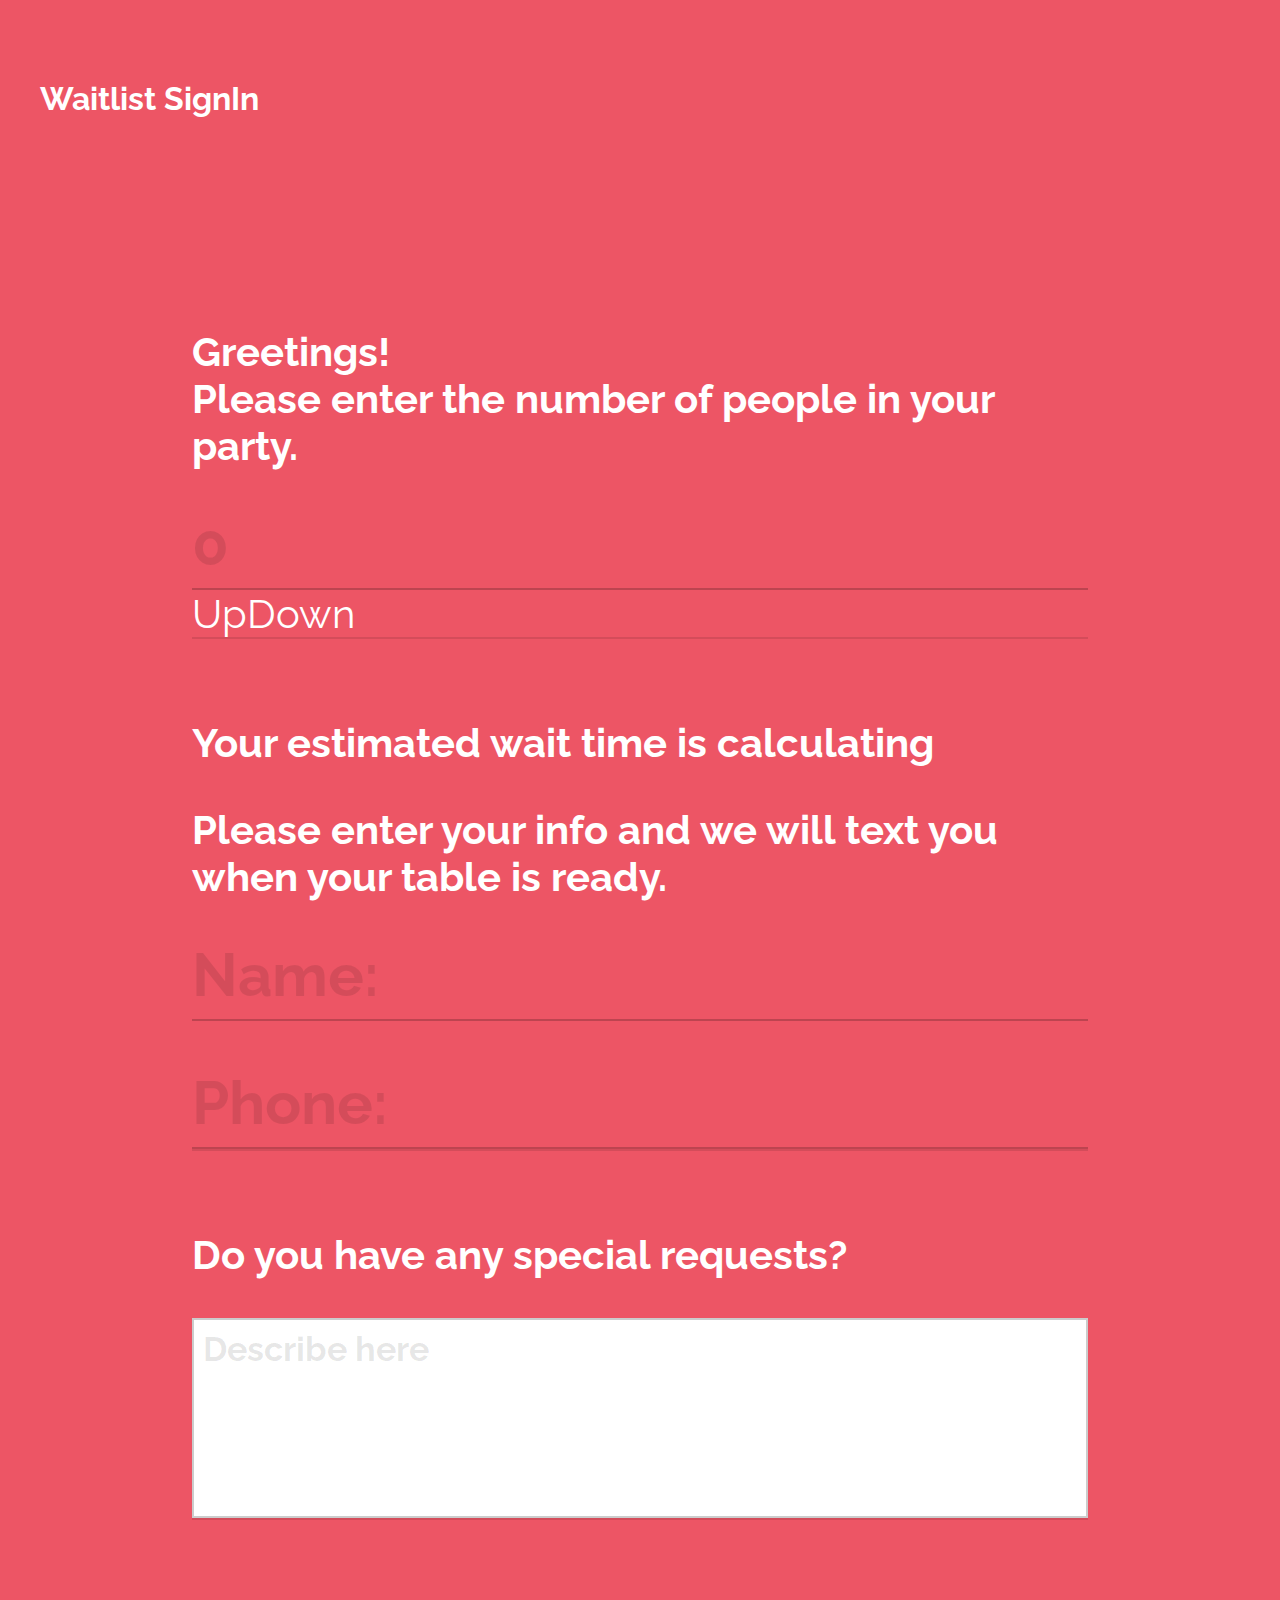
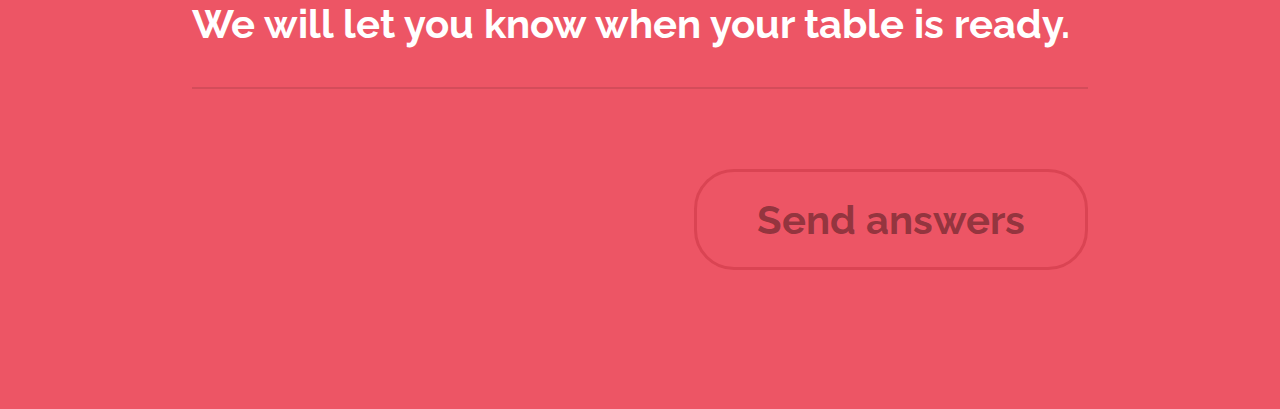
==== templates/index.html @ efd8dfd4 "small fixes" ====
<html lang="en" class="no-js">
    <head>
  <meta charset="UTF-8" />
  <meta http-equiv="X-UA-Compatible" content="IE=edge">
  <title>GreatHost</title>
  <link rel="stylesheet" type="text/css" href="../static/css/example.css">
  <!-- <link rel="stylesheet" type="text/css" href="stylesheets/component.fullscreen-form.css"> -->
  <link href='http://fonts.googleapis.com/css?family=Raleway:400,300,700' rel='stylesheet' type='text/css'>
  <script src='../static/js/example.min.js'></script>
  <script type="text/javascript" src="../static/js/site.min.js"></script>
</head>

      <body>

        <div class="container">

          <div class="fs-form-wrap" id="fs-form-wrap">
            <div class="fs-title">
              <h1>Waitlist SignIn</h1>
            </div>
            <form id="myform" class="fs-form fs-form-full" autocomplete="off">
              <ol class="fs-fields">
                <li>
                  <label class="fs-field-label fs-anim-upper" for="q1">Greetings!<br>Please enter the number of people in your party.</label>
                  <input class="fs-anim-lower" id="q1" name="q1" type="number" placeholder="0" required/>
                </li>
                <li>
                  <!-- replaced a data-info with for -->
                  <label class="fs-field-label fs-anim-upper" for="q2" for="">Your estimated wait time is 
                    <span id="wait-time-span">calculating<span class="ellipsis"></span></span>
                  </label>
                  <label class="fs-field-label fs-anim-upper" for="q2" for="">Please enter your info and we will text you when your table is ready.</label>
                  <input class="fs-anim-lower" id="q2" name="q2" type="text" placeholder="Name:" required/><br>
                  <input class="fs-anim-lower" id="q2" name="q2" type="text" placeholder="Phone:" required/>
                </li>

                <li>
                  <label class="fs-field-label fs-anim-upper" for="q4">Do you have any special requests?</label>
                  <textarea class="fs-anim-lower" id="q4" name="q4" placeholder="Describe here"></textarea>
                </li>

                <li>
                  <label class="fs-field-label fs-anim-upper" for="q5">We will let you know when your table is ready.</label>
                </li>

              </ol>
              <!-- /fs-fields -->
              <button class="fs-submit" type="submit" action>Send answers</button>
            </form>
            <!-- /fs-form -->
          </div>
          <!-- /fs-form-wrap -->


        </div>
        <!-- /container -->

        <script>
        $SCRIPT_ROOT = {{ request.script_root|tojson|safe }};

        window.addEventListener('load', function() {
          var formWrap = document.getElementById('fs-form-wrap');
          new window.FForm(formWrap, {
            onReview: function() {
              classie.add(document.body, 'overview'); // for demo purposes only
            }
          });
        }, false);

        var changeFunction = function(){
          console.log("Party size has been changed...")
          var partySize = $("#q1").val;
          var target = $("#wait-time-span");
          console.log(target[0]);

          // AJAX request
          $.getJSON($SCRIPT_ROOT + '/_wait_time',
            // The object to pass to the server
            { 
              party_size: partySize
            },
            // The function to call with the response
            function(data) {
              var waitTime = data.result;
              console.log(waitTime);
              // alert("Got a response: " +  waitTime);
              target[0].innerHTML = (waitTime);
            }); // End of the call to getJSON
        }

        $('input[name="q1"]').on("change", function(){
            changeFunction();
        });

        ellipsis = {
          'value' : ['', '.', '..', '...'],
          'count' : 0,
          'run' : false,
          'timer' : null,
          'element' : '.ellipsis',
          'start' : function () {
            var t = this;
            this.run = true;
            this.timer = setInterval(function () {
              if (t.run) {
                $(t.element).html(t.value[t.count % t.value.length]).text();
                t.count++;
              }
            }, 250);
          },
          'stop' : function () {            
            this.run = false;
            clearInterval(this.timer);
            this.count = 0;
          }
        }

        ellipsis.start();

        </script>
      </body>

</html>
---- static/css/example.css ----
*, *:after, *:before { -webkit-box-sizing: border-box; box-sizing: border-box; }
.clearfix:before, .clearfix:after { content: ''; display: table; }
.clearfix:after { clear: both; }


article,aside,details,figcaption,figure,footer,header,hgroup,main,nav,section,summary{display:block;}audio,canvas,video{display:inline-block;}audio:not([controls]){display:none;height:0;}[hidden]{display:none;}html{font-family:sans-serif;-ms-text-size-adjust:100%;-webkit-text-size-adjust:100%;}body{margin:0;}a:focus{outline:thin dotted;}a:active,a:hover{outline:0;}h1{font-size:2em;margin:0.67em 0;}abbr[title]{border-bottom:1px dotted;}b,strong{font-weight:bold;}dfn{font-style:italic;}hr{-moz-box-sizing:content-box;box-sizing:content-box;height:0;}mark{background:#ff0;color:#000;}code,kbd,pre,samp{font-family:monospace,serif;font-size:1em;}pre{white-space:pre-wrap;}q{quotes:"\201C" "\201D" "\2018" "\2019";}small{font-size:80%;}sub,sup{font-size:75%;line-height:0;position:relative;vertical-align:baseline;}sup{top:-0.5em;}sub{bottom:-0.25em;}img{border:0;}svg:not(:root){overflow:hidden;}figure{margin:0;}fieldset{border:1px solid #c0c0c0;margin:0 2px;padding:0.35em 0.625em 0.75em;}legend{border:0;padding:0;}button,input,select,textarea{font-family:inherit;font-size:100%;margin:0;}button,input{line-height:normal;}button,select{text-transform:none;}button,html input[type="button"],input[type="reset"],input[type="submit"]{-webkit-appearance:button;cursor:pointer;}button[disabled],html input[disabled]{cursor:default;}input[type="checkbox"],input[type="radio"]{box-sizing:border-box;padding:0;}input[type="search"]{-webkit-appearance:textfield;-moz-box-sizing:content-box;-webkit-box-sizing:content-box;box-sizing:content-box;}input[type="search"]::-webkit-search-cancel-button,input[type="search"]::-webkit-search-decoration{-webkit-appearance:none;}button::-moz-focus-inner,input::-moz-focus-inner{border:0;padding:0;}textarea{overflow:auto;vertical-align:top;}table{border-collapse:collapse;border-spacing:0;}

*, *:after, *:before { -webkit-box-sizing: border-box; box-sizing: border-box; }
.clearfix:before, .clearfix:after { content: ''; display: table; }
.clearfix:after { clear: both; }

html, body, .container {
    height: 100%;
}

body {
    background: #ED5565;
    color: #fff;
    font-weight: 400;
    font-size: 1em;
    font-family: 'Raleway', Arial, sans-serif;
    overflow: hidden;
    overflow-y: scroll;
    min-height: 590px;
}

a {
    color: rgba(0,0,0,0.3);
    text-decoration: none;
    outline: none;
}

a:hover, a:focus {
    color: #fff;
}


/* Main form wrapper */
.fs-form-wrap {
    position: relative;
    width: 100%;
    height: 100%;
    color: #fff;
}

.overview .fs-form-wrap {
    height: auto;
}

/* Title */
.fs-title {
    position: absolute;
    top: 0;
    left: 0;
    margin: 0;
    padding: 40px;
    width: 100%;
}

.fs-title h1 {
    margin: 0;
}

/* Form */
.fs-form {
    position: relative;
    text-align: left;
    font-size: 2.5em;
}

.no-js .fs-form {
    padding: 0 0 6em 0;
}

/* Views (fullscreen and overview)*/
.fs-form-full {
    top: 32%;
    margin: 0 auto;
    width: 70%;
}

.fs-form-full,
.fs-message-error {
    max-width: 960px;
}

.fs-form-overview {
    padding: 2.5em 30% 6em;
    width: 100%;
    // height: 100%;
    background: #fff;
    color: #000;
    font-size: 1.2em;
    margin-bottom: 0;
}

.fs-form-overview .fs-fields::before {
    display: block;
    margin-bottom: 2.5em;
    color: #ED5565;
    content: 'Review & Submit';
    font-weight: 700;
    font-size: 1.85em;
}

/* Switch view animation (we hide the current view, switch the view class and show it again) */
.fs-form.fs-show {
    -webkit-animation: animFadeIn 0.5s;
    animation: animFadeIn 0.5s;
}

@-webkit-keyframes animFadeIn {
    0% { opacity: 0; }
    100% { opacity: 1; }
}

@keyframes animFadeIn {
    0% { opacity: 0; }
    100% { opacity: 1; }
}

.fs-form.fs-show .fs-fields {
    -webkit-animation: animMove 0.5s;
    animation: animMove 0.5s;
}

@-webkit-keyframes animMove {
    from { top: 100px; }
}

@keyframes animMove {
    from { top: 100px; }
} /* we need to use top here because otherwise all our fixed elements will become absolute */

/* Visibility control of elements */
.fs-form-full .fs-fields > li,
.fs-nav-dots,
.fs-progress,
.fs-numbers,
button.fs-continue,
.fs-message-error,
.fs-message-final {
    visibility: hidden;
}

.no-js .fs-form-full .fs-fields > li {
    visibility: visible;
}

.fs-show {
    visibility: visible !important;
}

/* Some general styles */
.fs-form-wrap button {
    border: none;
    background: none;
}

.fs-form-wrap button[disabled] {
    opacity: 0.3;
    pointer-events: none;
}

.fs-form-wrap input:focus,
.fs-form-wrap button:focus {
    outline: none;
}

/* Hide the submit button */
.fs-form .fs-submit {
    display: none;
}

/* Fields */
.fs-fields {
    position: relative;
    margin: 0 auto;
    padding: 0;
    top: 0;
    list-style: none;
}

.fs-form-overview ol {
    max-width: ;
}

.fs-fields > li {
    position: relative;
    z-index: 1;
    margin: 0;
    padding: 0;
    border: none;
}

.fs-fields > li:hover {
    z-index: 999;
}

.js .fs-form-full .fs-fields > li {
    position: absolute;
    width: 100%;
}

.fs-form-overview .fs-fields > li,
.no-js .fs-form .fs-fields > li {
    margin: 1em 0 2em;
    padding: 0 0 0em 0;
    border-bottom: 2px solid rgba(0,0,0,0.1);
}

/* Labels & info */
.fs-fields > li label {
    position: relative;
}

.fs-fields > li label.fs-field-label {
    display: inline-block;
    padding: 0 5px 1em 0;
    font-weight: 700;
    pointer-events: none;
}

.fs-form-full .fs-fields > li label[data-info]::after {
    position: relative;
    display: inline-block;
    margin-left: 10px;
    width: 24px;
    height: 24px;
    border: 2px solid rgba(0,0,0,0.4);
    color: rgba(0,0,0,0);
    border-radius: 50%;
    content: 'i';
    vertical-align: top;
    text-align: center;
    font-weight: 700;
    font-style: italic;
    font-size: 14px;
    font-family: Georgia, serif;
    line-height: 20px;
    cursor: pointer;
    pointer-events: auto;
}

.fs-form-full .fs-fields > li label[data-info]::before {
    position: absolute;
    bottom: 100%;
    left: 0;
    padding: 0 0 10px;
    min-width: 200px;
    content: attr(data-info);
    font-size: 0.4em;
    color: #ED5565;
    opacity: 0;
    -webkit-transition: opacity 0.3s, -webkit-transform 0.3s;
    transition: opacity 0.3s, transform 0.3s;
    -webkit-transform: translate3d(0,-5px,0);
    transform: translate3d(0,-5px,0);
    pointer-events: none;
}

.fs-form-full .fs-fields > li label[data-info]:hover::before {
    opacity: 1;
    -webkit-transform: translate3d(0,0,0);
    transform: translate3d(0,0,0);
}

.fs-form-full .fs-fields > li label:hover ~ .fs-info,
.fs-form-full .fs-fields > li .fs-info:hover {
    opacity: 1;
    -webkit-transform: translateY(0);
    transform: translateY(0);
    pointer-events: auto;
}

/* Inputs */
.fs-fields input {
    display: block;
    margin: 0;
    padding: 0 0 0.15em;
    width: 100%;
    border: none;
    border-bottom: 2px solid rgba(0,0,0,0.2);
    background-color: transparent;
    color: #ececec;
    text-overflow: ellipsis;
    font-weight: bold;
    font-size: 1.5em;
    border-radius: 0;
}

.fs-fields input:invalid {
    box-shadow: none; /* removes red shadow in FF*/
}

.fs-form-overview .fs-fields input {
    border-bottom-color: transparent;
    color: rgba(0,0,0,0.5);
}

/*.fs-fields [required] {
    background-image: url(../img/abacusstar.svg);
    background-position: top right;
    background-size: 18px;
    background-repeat: no-repeat;
}*/

.fs-fields input:focus {
    background-color: #ED5565; /* Fixes chrome bug with placeholder */
}

.fs-form-overview .fs-fields input:focus {
    background-color: #ED5565; /* Fixes chrome bug with placeholder */
}

.fs-form-overview .fs-fields input {
    font-size: 1.2em;
}

.fs-fields .fs-radio-custom input[type="radio"] {
    position: absolute;
    display: block;
    margin: 30px auto 20px;
    margin: 0 auto 20px;
    width: 100%;
    height: 100%;
    opacity: 0;
    cursor: pointer;
}

.fs-fields > li .fs-radio-custom span {
    float: left;
    position: relative;
    margin-right: 3%;
    padding: 10px;
    max-width: 200px;
    width: 30%;
    text-align: center;
    font-weight: 700;
    font-size: 50%;
    font-family: "Helvetica Neue", Helvetica, Arial, sans-serif;
}

.fs-fields > li .fs-radio-custom span label {
    color: rgba(0,0,0,0.4);
    -webkit-transition: color 0.3s;
    transition: color 0.3s;
}

.fs-form-overview .fs-fields > li .fs-radio-custom span {
    max-width: 140px;
}

.fs-form-overview .fs-fields > li .fs-radio-custom span {
    font-size: 75%;
}

.fs-fields > li .fs-radio-custom label {
    display: block;
    padding-top: 100%;
    width: 100%;
    // height: 100%;
    cursor: pointer;
}

.fs-fields .fs-radio-custom label::after {
    position: absolute;
    top: 50%;
    left: 50%;
    width: 100%;
    height: 100%;
    background-position: 50% 0%;
    background-size: 85%;
    background-repeat: no-repeat;
    content: '';
    opacity: 0.5;
    -webkit-transition: opacity 0.2s;
    transition: opacity 0.2s;
    -webkit-transform: translate(-50%,-50%);
    transform: translate(-50%,-50%);
}

.fs-fields .fs-radio-custom label.radio-mobile::after {
    background-image: url(../img/mobile.svg);
}

.fs-fields .fs-radio-custom label.radio-social::after {
    background-image: url(../img/social.svg);
}

.fs-fields .fs-radio-custom label.radio-conversion::after {
    background-image: url(../img/conversion.svg);
}

.fs-fields .fs-radio-custom label:hover::after,
.fs-fields input[type="radio"]:focus + label::after,
.fs-fields input[type="radio"]:checked + label::after {
    opacity: 1;
}

.fs-fields .fs-radio-custom input[type="radio"]:checked + label {
    color: #fffed8;
}

.fs-form-overview .fs-fields .fs-radio-custom input[type="radio"]:checked + label {
    color: rgba(0,0,0,0.8);
}

.fs-fields textarea {
    padding: 0.25em;
    width: 100%;
    height: 200px;
    border: 2px solid rgba(0,0,0,0.2);
    // background-color: transparent;
    // color: #fffed8;
    font-weight: 700;
    font-size: 0.85em;
    resize: none;
}

.fs-form-overview .fs-fields textarea {
    height: 100px;
    color: rgba(0,0,0,0.5);
}

.fs-fields textarea:focus {
    outline: none;
}

.fs-form-overview .fs-fields textarea {
    padding: 0;
    border-color: transparent;
}

.fs-form-overview .fs-fields textarea:focus {
    opacity: 0.5;
    -webkit-transition: opacity 0.2s;
    transition: opacity 0.2s;
}

.fs-form div.cs-select.cs-skin-boxes {
    display: block;
}

.fs-form-overview .cs-skin-boxes > span {
    border-radius: 5px;
    width: 90px;
    height: 70px;
    font-size: 0.8em;
}

.fs-form-overview .cs-skin-boxes > span::before {
    padding-top: 50px;
    box-shadow: 0 20px 0 #292c30, inset 0 -5px #292c30;
}

.fs-fields input.fs-mark {
    padding-left: 1em;
    background-image: url(../img/dollar.svg);
    background-position: 0% 0.15em;
    background-size: auto 75%;
    background-repeat: no-repeat;
}

.fs-fields input.fs-mark[required] {
    background-image: url(../img/dollar.svg), url(../img/abacusstar.svg);
    background-position: 0% 0.15em, top right;
    background-size: auto 75%, 18px;
    background-repeat: no-repeat;
}

/* placeholder */
.fs-fields input::-webkit-input-placeholder,
.fs-fields textarea::-webkit-input-placeholder {
    color: rgba(0,0,0,0.1);
}

.fs-fields input:-moz-placeholder,
.fs-fields textarea:-moz-placeholder {
    color: rgba(0,0,0,0.1);
}

.fs-fields input::-moz-placeholder,
.fs-fields textarea::-moz-placeholder {
    color: rgba(0,0,0,0.1);
}

.fs-fields input:-ms-input-placeholder,
.fs-fields textarea:-ms-input-placeholder {
    color: rgba(0,0,0,0.1);
}

/* Hide placeholder when focused in Webkit browsers */
.fs-fields input:focus::-webkit-input-placeholder {
    color: transparent;
}

/* Dot navigation */
.fs-nav-dots {
    position: fixed;
    top: 50%;
    right: 60px;
    left: auto;
    -webkit-transform: translateY(-50%);
    transform: translateY(-50%);
}

.fs-nav-dots button {
    position: relative;
    display: block;
    padding: 0;
    margin: 16px 0;
    width: 16px;
    height: 16px;
    border-radius: 50%;
    background: transparent;
    -webkit-transition: -webkit-transform 0.3s ease, opacity 0.3s ease;
    transition: transform 0.3s ease, opacity 0.3s ease;
}

.fs-nav-dots button::before,
.fs-nav-dots button::after {
    position: absolute;
    top: 0;
    left: 0;
    width: 100%;
    height: 100%;
    border-radius: 50%;
    background-color: rgba(0,0,0,0.5);
    content: '';
    text-indent: 0;
    -webkit-backface-visibility: hidden;
    backface-visibility: hidden;
}

.fs-nav-dots button::after {
    background-color: rgba(0,0,0,0.4);
    -webkit-transform: perspective(1000px) rotate3d(0,1,0,180deg);
    transform: perspective(1000px) rotate3d(0,1,0,180deg);
}

.fs-nav-dots button.fs-dot-current {
    -webkit-transform: perspective(1000px) rotate3d(0,1,0,180deg);
    transform: perspective(1000px) rotate3d(0,1,0,180deg);
}

.fs-nav-dots button:hover::before,
.fs-nav-dots button.fs-dot-current::before {
    background: #ececec;
}

/* Progress bar */
.fs-progress {
    position: fixed;
    top: 0;
    width: 0%;
    height: 0.5em;
    background: #ececec;
    // background: #fffed8;
    -webkit-transition: width 0.3s ease-in-out;
    transition: width 0.3s ease-in-out;
}

/* Number indicator */
.fs-numbers {
    position: fixed;
    top: 0;
    right: 0;
    overflow: hidden;
    color: rgba(0,0,0,0.4);
    margin: 40px;
    width: 2em;
    font-weight: 700;
    font-size: 2em;
    font-family: "Helvetica Neue", Helvetica, Arial, sans-serif;
    cursor: default;
}

.fs-numbers:after {
    position: absolute;
    width: 100%;
    text-align: center;
    content: '/';
    font-weight: 300;
    opacity: 0.4;
    left: 0;
}

.fs-numbers span {
    float: right;
    width: 40%;
    text-align: center;
}

.fs-numbers .fs-number-current {
    float: left;
}

.fs-numbers .fs-number-new {
    position: absolute;
    left: 0;
    -webkit-transform: translateY(100%);
    transform: translateY(100%);
}

/* Animations for numbers */
/* Show next number */
.fs-numbers.fs-show-next .fs-number-new {
    -webkit-animation: animMoveUpFromDown 0.4s both;
    animation: animMoveUpFromDown 0.4s both;
}

@-webkit-keyframes animMoveUpFromDown {
    from { -webkit-transform: translateY(100%); }
    to { -webkit-transform: translateY(0); }
}

@keyframes animMoveUpFromDown {
    from { -webkit-transform: translateY(100%); transform: translateY(100%); }
    to { -webkit-transform: translateY(0); transform: translateY(0); }
}

.fs-numbers.fs-show-next .fs-number-current {
    -webkit-animation: animMoveUp 0.4s both;
    animation: animMoveUp 0.4s both;
}

@-webkit-keyframes animMoveUp {
    to { -webkit-transform: translateY(-100%); }
}

@keyframes animMoveUp {
    to { -webkit-transform: translateY(-100%); transform: translateY(-100%); }
}

/* Show previous number */
.fs-numbers.fs-show-prev .fs-number-new {
    -webkit-animation: animMoveDownFromUp 0.4s both;
    animation: animMoveDownFromUp 0.4s both;
}

@-webkit-keyframes animMoveDownFromUp {
    from { -webkit-transform: translateY(-100%); }
    to { -webkit-transform: translateY(0); }
}

@keyframes animMoveDownFromUp {
    from { -webkit-transform: translateY(-100%); transform: translateY(-100%); }
    to { -webkit-transform: translateY(0); transform: translateY(0); }
}

.fs-numbers.fs-show-prev .fs-number-current {
    -webkit-animation: animMoveDown 0.4s both;
    animation: animMoveDown 0.4s both;
}

@-webkit-keyframes animMoveDown {
    to { -webkit-transform: translateY(100%); }
}

@keyframes animMoveDown {
    to { -webkit-transform: translateY(100%); transform: translateY(100%); }
}

/* Continue button and submit button */
button.fs-submit,
button.fs-continue {
    padding: 0.6em 1.5em;
    border: 3px solid #DA4453;
    border-radius: 40px;
    font-weight: 700;
    color: rgba(0,0,0,0.4);
}

.fs-form-overview .fs-submit,
.no-js .fs-form .fs-submit  {
    display: block;
    float: right;
}

.fs-form-overview .fs-submit {
    border-color: #232529;
    color: #232529;
}

button.fs-continue {
    position: fixed;
    right: 0;
    bottom: 0;
    margin: 0 40px 60px 0;
    font-size: 1.25em;
}

button.fs-submit:hover,
button.fs-submit:focus,
button.fs-continue:hover {

    background: #c91f37;
    color: #fff;
}

.fs-continue::after {
    position: absolute;
    top: 100%;
    left: 0;
    width: 100%;
    line-height: 3;
    text-align: center;
    background: transparent;
    color: rgba(0,0,0,0.3);
    content: 'or press ENTER';
    font-size: 0.65em;
    pointer-events: none;
}

/* Error message */
.fs-message-error {
    position: absolute;
    bottom: 75%;
    left: 50%;
    z-index: 800;
    max-width: 960px;
    width: 70%;
    color: #FFF70D;
    font-weight: 700;
    font-size: 1em;
    opacity: 0;
    -webkit-transform: translate3d(-50%,-5px,0);
    transform: translate3d(-50%,-5px,0);
}

.fs-message-error.fs-show {
    opacity: 1;
    -webkit-transition: -webkit-transform 0.3s, opacity 0.3s;
    transition: transform 0.3s, opacity 0.3s;
    -webkit-transform: translate3d(-50%,0,0);
    transform: translate3d(-50%,0,0);
}

/* Animation classes & animations */
.fs-form li.fs-current {
    visibility: visible;
}

.fs-form li.fs-hide,
.fs-form li.fs-show {
    pointer-events: none;
}

/* Hide current li when navigating to next question */
.fs-form .fs-display-next .fs-hide {
    visibility: visible;
}

.fs-form .fs-display-next .fs-hide .fs-anim-lower,
.fs-form .fs-display-next .fs-hide .fs-anim-upper {
    -webkit-animation: animHideNext 0.5s cubic-bezier(0.7,0,0.3,1) forwards;
    animation: animHideNext 0.5s cubic-bezier(0.7,0,0.3,1) forwards;
}

.fs-form .fs-display-next .fs-hide .fs-anim-lower {
    -webkit-animation-delay: 0.1s;
    animation-delay: 0.1s;
}

@-webkit-keyframes animHideNext {
    to { opacity: 0; -webkit-transform: translate3d(0,-500px,0); }
}

@keyframes animHideNext {
    to { opacity: 0; -webkit-transform: translate3d(0,-500px,0); transform: translate3d(0,-500px,0); }
}

/* Show new li when navigating to next question */
.fs-form .fs-display-next .fs-show .fs-anim-lower,
.fs-form .fs-display-next .fs-show .fs-anim-upper {
    -webkit-animation: animShowNext 0.5s cubic-bezier(0.7,0,0.3,1) both 0.15s;
    animation: animShowNext 0.5s cubic-bezier(0.7,0,0.3,1) both 0.15s;
}

.fs-form .fs-display-next .fs-show .fs-anim-lower {
    -webkit-animation-delay: 0.25s;
    animation-delay: 0.25s;
}

@-webkit-keyframes animShowNext {
    from { opacity: 0; -webkit-transform: translate3d(0,500px,0); }
}

@keyframes animShowNext {
    from { opacity: 0; -webkit-transform: translate3d(0,500px,0); transform: translate3d(0,500px,0); }
}

/* Hide current li when navigating to previous question */
.fs-form .fs-display-prev .fs-hide {
    visibility: visible;
}

.fs-form .fs-display-prev .fs-hide .fs-anim-lower,
.fs-form .fs-display-prev .fs-hide .fs-anim-upper {
    -webkit-animation: animHidePrev 0.5s cubic-bezier(0.7,0,0.3,1) forwards;
    animation: animHidePrev 0.5s cubic-bezier(0.7,0,0.3,1) forwards;
}

.fs-form .fs-display-prev .fs-hide .fs-anim-upper {
    -webkit-animation-delay: 0.1s;
    animation-delay: 0.1s;
}

@-webkit-keyframes animHidePrev {
    to { opacity: 0; -webkit-transform: translate3d(0,500px,0); }
}

@keyframes animHidePrev {
    to { opacity: 0; -webkit-transform: translate3d(0,500px,0); transform: translate3d(0,500px,0); }
}

/* Show new li when navigating to previous question */
.fs-form .fs-display-prev .fs-show .fs-anim-lower,
.fs-form .fs-display-prev .fs-show .fs-anim-upper {
    -webkit-animation: animShowPrev 0.5s cubic-bezier(0.7,0,0.3,1) both 0.15s;
    animation: animShowPrev 0.5s cubic-bezier(0.7,0,0.3,1) both 0.15s;
}

.fs-form .fs-display-prev .fs-show .fs-anim-upper {
    -webkit-animation-delay: 0.25s;
    animation-delay: 0.25s;
}

@-webkit-keyframes animShowPrev {
    from { opacity: 0; -webkit-transform: translate3d(0,-500px,0); }
}

@keyframes animShowPrev {
    from { opacity: 0; -webkit-transform: translate3d(0,-500px,0); transform: translate3d(0,-500px,0); }
}

/* Remove IE clear cross */
input[type=text]::-ms-clear {
    display: none;
}

/* Adjust form for smaller screens */
@media screen and (max-width: 52.5em) {
    body {
        min-height: 500px;
    }

    .fs-form-wrap {
        font-size: 70%;
    }

    .fs-form {
        top: 6em;
        right: 2em;
        left: 0;
        padding: 0 3.75em 0 1em;
        width: auto;
        font-size: 2em;
    }

    .fs-form.fs-form-overview {
        top: 0;
        right: 0;
        padding: 1.5em 1em 8em 1em;
        font-size: 1.5em;
    }

    .fs-title {
        padding: 20px;
    }

    .fs-numbers {
        margin: 20px;
    }

    .fs-nav-dots {
        right: 25px;
    }

    button.fs-continue {
        right: 20px;
        bottom: 20px;
        margin: 0;
        padding: 50px 0 0 50px;
        width: 50px;
        height: 50px;
        border-radius: 50%;
        font-size: 2em;
    }

    button.fs-continue::before {
        position: absolute;
        top: 0;
        left: 0;
        width: 100%;
        height: 100%;
        content: '\27A1';
        text-align: center;
        font-size: 1em;
        line-height: 50px;
    }

    .fs-continue::after {
        content: '';
    }

    button.fs-submit {
        width: 100%;
        font-size: 1.25em;
    }

    .fs-message-error {
        bottom: 1.75em;
        left: 0;
        padding: 0 90px 0 2em;
        width: 100%;
        font-size: 1.5em;
        -webkit-transform: translate3d(0,-5px,0);
        transform: translate3d(0,-5px,0);
    }

    .fs-message-error.fs-show {
        -webkit-transform: translate3d(0,0,0);
        transform: translate3d(0,0,0);
    }
}
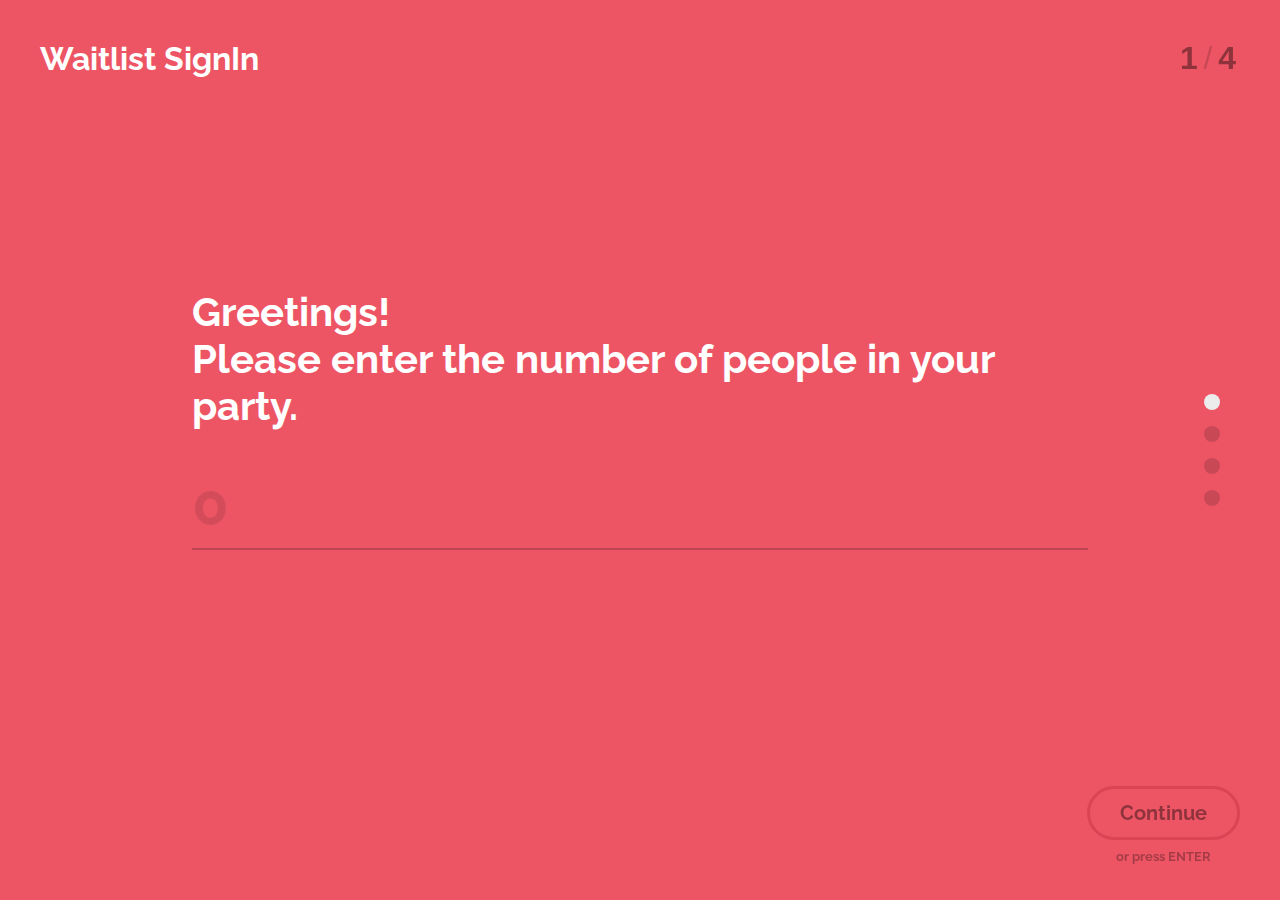
==== commit d017d507: "styling" ====
--- a/templates/index.html
+++ b/templates/index.html
@@ -6,8 +6,10 @@
   <link rel="stylesheet" type="text/css" href="../static/css/example.css">
   <!-- <link rel="stylesheet" type="text/css" href="stylesheets/component.fullscreen-form.css"> -->
   <link href='http://fonts.googleapis.com/css?family=Raleway:400,300,700' rel='stylesheet' type='text/css'>
-  <script src='../static/js/example.min.js'></script>
-  <script type="text/javascript" src="../static/js/site.min.js"></script>
+  <script src="https://ajax.googleapis.com/ajax/libs/jquery/1.11.3/jquery.min.js"></script>
+
+  <script src='../static/js/example_build.js'></script>
+  <!-- <script type="text/javascript" src="../static/js/site.min.js"></script> -->
 </head>
 
       <body>
@@ -25,27 +27,29 @@
                   <input class="fs-anim-lower" id="q1" name="q1" type="number" placeholder="0" required/>
                 </li>
                 <li>
+                    <div id="custInfo">
                   <!-- replaced a data-info with for -->
-                  <label class="fs-field-label fs-anim-upper" for="q2" for="">Your estimated wait time is 
+                  <label class="fs-field-label fs-anim-upper" for="q2" style="text-align:center;width:100%;">Your estimated wait time is
                     <span id="wait-time-span">calculating<span class="ellipsis"></span></span>
                   </label>
-                  <label class="fs-field-label fs-anim-upper" for="q2" for="">Please enter your info and we will text you when your table is ready.</label>
+                  <label class="fs-field-label fs-anim-upper" for="q2" style="font-weight:400;font-size:0.55em;text-align:center;">Please enter your info and we will text you when your table is ready.</label>
                   <input class="fs-anim-lower" id="q2" name="q2" type="text" placeholder="Name:" required/><br>
-                  <input class="fs-anim-lower" id="q2" name="q2" type="text" placeholder="Phone:" required/>
+                  <input class="fs-anim-lower" id="q2" name="q2" type="phone" placeholder="Phone:" required/>
+</div>
                 </li>
 
                 <li>
-                  <label class="fs-field-label fs-anim-upper" for="q4">Do you have any special requests?</label>
-                  <textarea class="fs-anim-lower" id="q4" name="q4" placeholder="Describe here"></textarea>
+                  <label class="fs-field-label fs-anim-upper" for="q3">Do you have any special requests?</label>
+                  <textarea class="fs-anim-lower" id="q4" name="q3" placeholder="Describe here"></textarea>
                 </li>
 
                 <li>
-                  <label class="fs-field-label fs-anim-upper" for="q5">We will let you know when your table is ready.</label>
+                  <label class="fs-field-label fs-anim-upper" for="q4" style="text-align:center;">We will let you know when your table is ready.</label>
                 </li>
 
               </ol>
               <!-- /fs-fields -->
-              <button class="fs-submit" type="submit" action>Send answers</button>
+              <button class="fs-submit" type="submit">Send answers</button>
             </form>
             <!-- /fs-form -->
           </div>
@@ -55,17 +59,33 @@
         </div>
         <!-- /container -->
 
-        <script>
+
+<script>
+(function() {
+				var formWrap = document.getElementById( 'fs-form-wrap' );
+				[].slice.call( document.querySelectorAll( 'select.cs-select' ) ).forEach( function(el) {
+					new SelectFx( el, {
+						stickyPlaceholder: false,
+						onChange: function(val){
+							document.querySelector('span.cs-placeholder').style.backgroundColor = val;
+						}
+					});
+				} );
+				new FForm( formWrap, {
+					onReview : function() {
+						classie.add( document.body, 'overview' ); // for demo purposes only
+					}
+				} );
+			})();
+
+
+
+</script>
+
+        <script type="text/javascript">
         $SCRIPT_ROOT = {{ request.script_root|tojson|safe }};
 
-        window.addEventListener('load', function() {
-          var formWrap = document.getElementById('fs-form-wrap');
-          new window.FForm(formWrap, {
-            onReview: function() {
-              classie.add(document.body, 'overview'); // for demo purposes only
-            }
-          });
-        }, false);
+
 
         var changeFunction = function(){
           console.log("Party size has been changed...")
@@ -76,7 +96,7 @@
           // AJAX request
           $.getJSON($SCRIPT_ROOT + '/_wait_time',
             // The object to pass to the server
-            { 
+            {
               party_size: partySize
             },
             // The function to call with the response
@@ -108,7 +128,7 @@
               }
             }, 250);
           },
-          'stop' : function () {            
+          'stop' : function () {
             this.run = false;
             clearInterval(this.timer);
             this.count = 0;
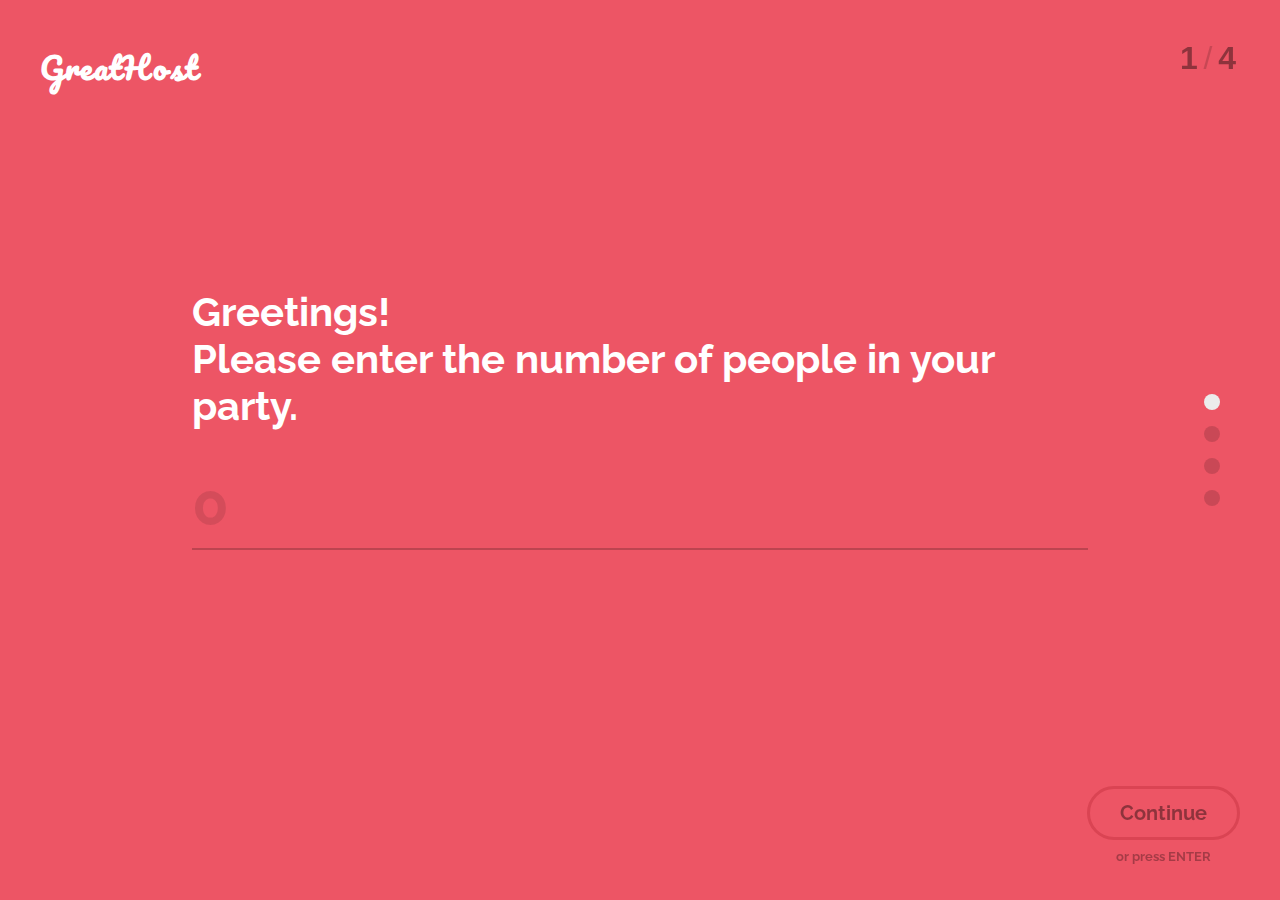
==== commit c3c5d357: "grh" ====
--- a/templates/index.html
+++ b/templates/index.html
@@ -6,7 +6,10 @@
   <link rel="stylesheet" type="text/css" href="../static/css/example.css">
   <!-- <link rel="stylesheet" type="text/css" href="stylesheets/component.fullscreen-form.css"> -->
   <link href='http://fonts.googleapis.com/css?family=Raleway:400,300,700' rel='stylesheet' type='text/css'>
+
+
   <script src="https://ajax.googleapis.com/ajax/libs/jquery/1.11.3/jquery.min.js"></script>
+  <link href='https://fonts.googleapis.com/css?family=Pacifico' rel='stylesheet' type='text/css'>
 
   <script src='../static/js/example_build.js'></script>
   <!-- <script type="text/javascript" src="../static/js/site.min.js"></script> -->
@@ -18,7 +21,7 @@
 
           <div class="fs-form-wrap" id="fs-form-wrap">
             <div class="fs-title">
-              <h1>Waitlist SignIn</h1>
+              <h1 style="font-family:Pacifico;letter-spacing:0.04em;font-size:1.9em;">GreatHost</h1>
             </div>
             <form id="myform" class="fs-form fs-form-full" autocomplete="off">
               <ol class="fs-fields">
@@ -45,11 +48,12 @@
 
                 <li>
                   <label class="fs-field-label fs-anim-upper" for="q4" style="text-align:center;">We will let you know when your table is ready.</label>
+
                 </li>
 
               </ol>
               <!-- /fs-fields -->
-              <button class="fs-submit" type="submit">Send answers</button>
+
             </form>
             <!-- /fs-form -->
           </div>
@@ -73,6 +77,7 @@
 				} );
 				new FForm( formWrap, {
 					onReview : function() {
+
 						classie.add( document.body, 'overview' ); // for demo purposes only
 					}
 				} );
--- a/static/css/example.css
+++ b/static/css/example.css
@@ -139,6 +139,7 @@
 .fs-progress,
 .fs-numbers,
 button.fs-continue,
+button.fs-submit,
 .fs-message-error,
 .fs-message-final {
     visibility: hidden;
@@ -170,7 +171,7 @@
 
 /* Hide the submit button */
 .fs-form .fs-submit {
-    display: none;
+    /*display: none;*/
 }
 
 /* Fields */
@@ -412,8 +413,8 @@
     width: 100%;
     height: 200px;
     border: 2px solid rgba(0,0,0,0.2);
-    // background-color: transparent;
-    // color: #fffed8;
+    background-color: transparent;
+    color: #fff;
     font-weight: 700;
     font-size: 0.85em;
     resize: none;
@@ -683,7 +684,7 @@
     border-color: #232529;
     color: #232529;
 }
-
+button.fs-submit,
 button.fs-continue {
     position: fixed;
     right: 0;
